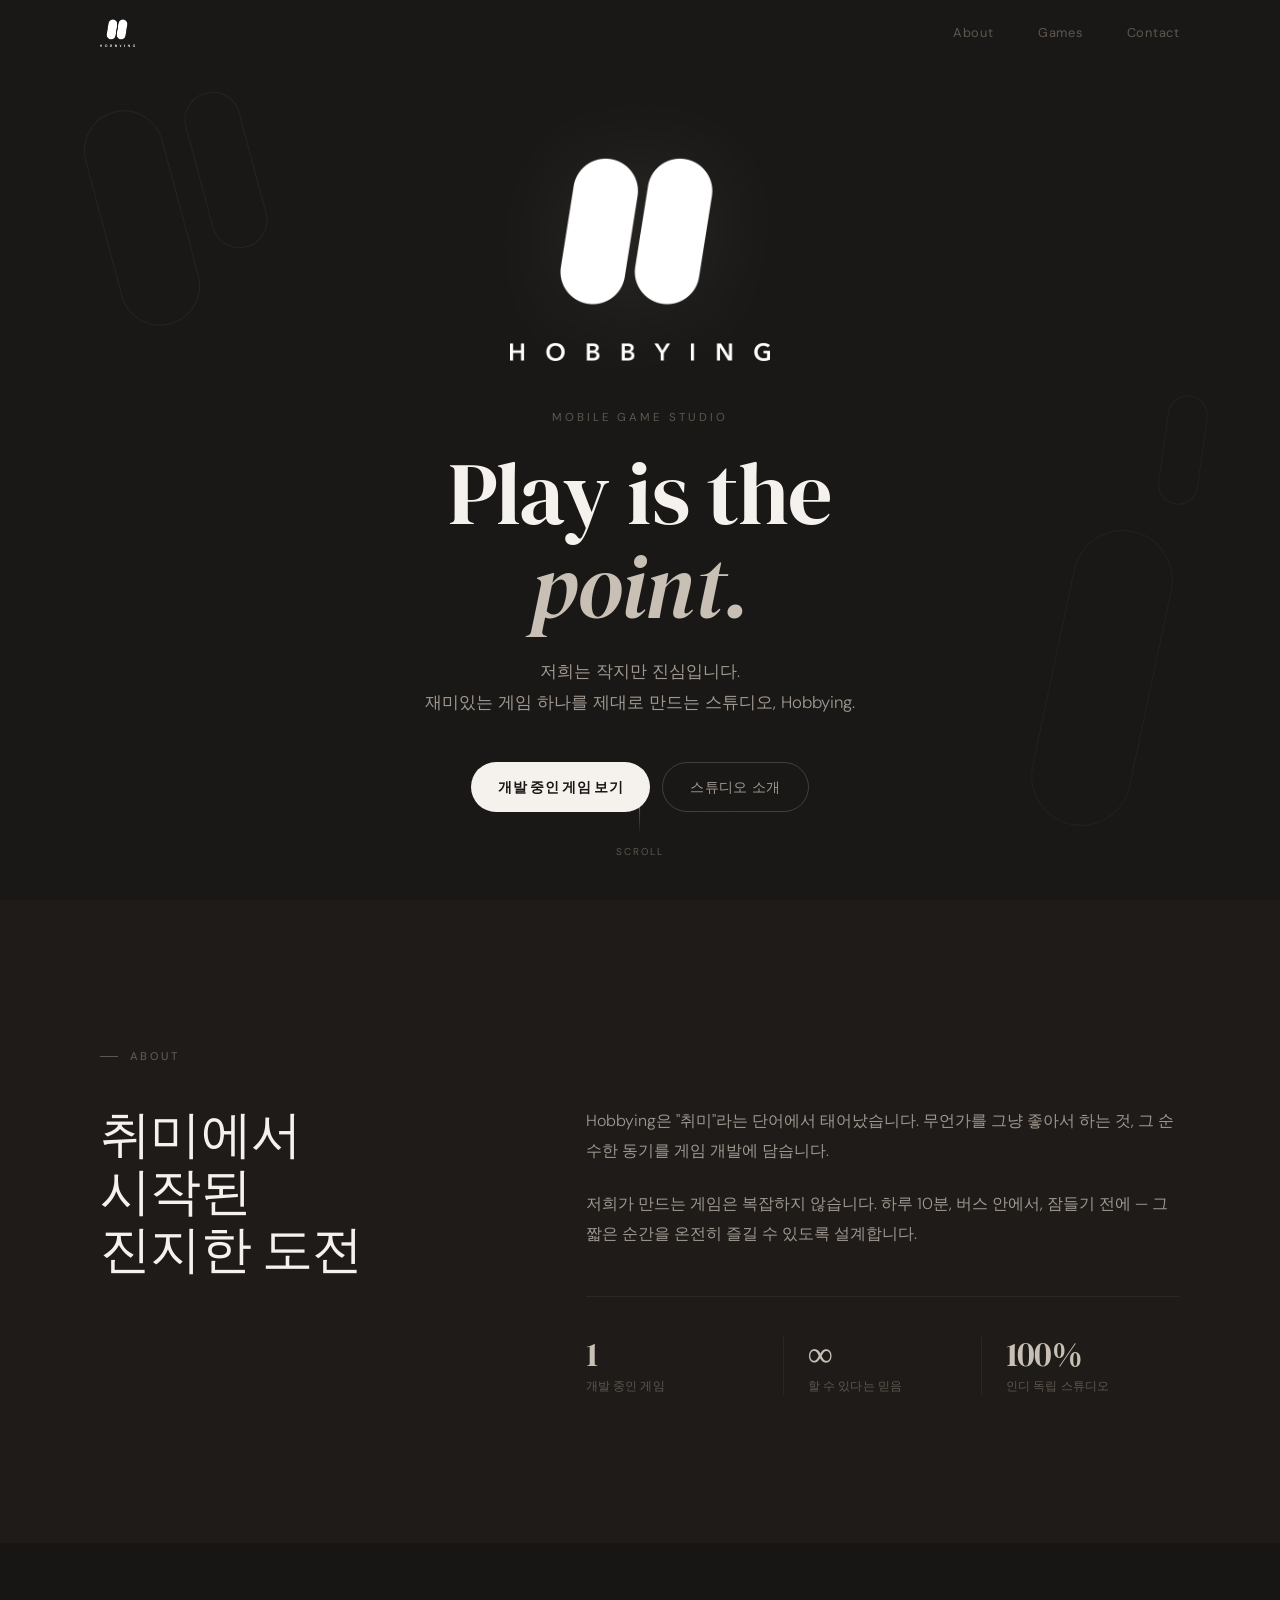
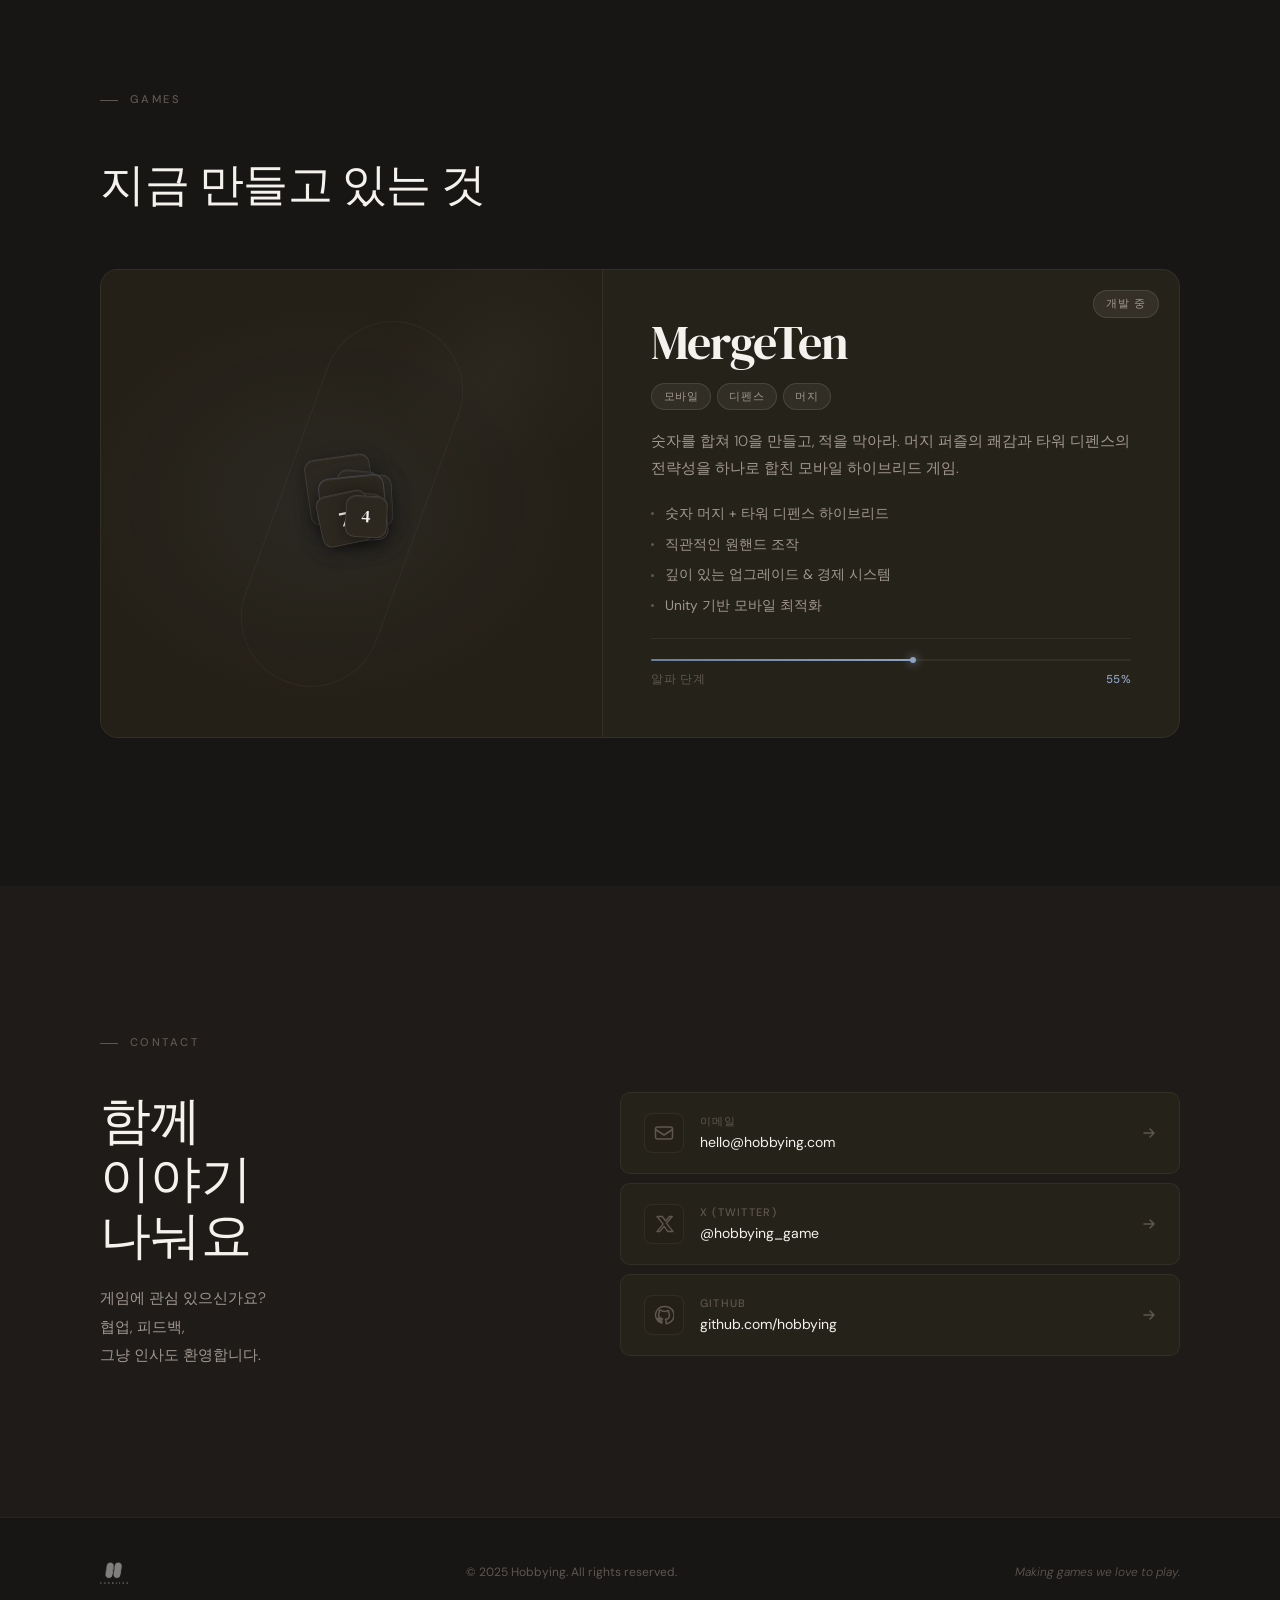
==== index.html @ eaf03a5a "Initial commit: Hobbying studio website Static site with hero, about, games (MergeTen), and contact " ====
<!DOCTYPE html>
<html lang="ko">
<head>
  <meta charset="UTF-8" />
  <meta name="viewport" content="width=device-width, initial-scale=1.0" />
  <title>Hobbying — Mobile Game Studio</title>
  <meta name="description" content="Hobbying은 모바일 게임을 개발하는 인디 게임 스튜디오입니다. 개발 중인 게임: MergeTen." />
  <link rel="preconnect" href="https://fonts.googleapis.com" />
  <link rel="preconnect" href="https://fonts.gstatic.com" crossorigin />
  <link href="https://fonts.googleapis.com/css2?family=DM+Serif+Display:ital@0;1&family=DM+Sans:ital,opsz,wght@0,9..40,300;0,9..40,400;0,9..40,500;0,9..40,600;1,9..40,300&display=swap" rel="stylesheet" />
  <link rel="stylesheet" href="styles.css" />
</head>
<body>

  <!-- ─── Navigation ─── -->
  <header class="nav" id="nav">
    <div class="nav__inner">
      <a href="#hero" class="nav__logo" aria-label="Hobbying 홈">
        <img src="Logo_White.png" alt="Hobbying" class="nav__logo-img" />
      </a>
      <nav class="nav__links" aria-label="주 메뉴">
        <a href="#about">About</a>
        <a href="#games">Games</a>
        <a href="#contact">Contact</a>
      </nav>
      <button class="nav__hamburger" aria-label="메뉴 열기" aria-expanded="false" id="hamburger">
        <span></span><span></span>
      </button>
    </div>
    <nav class="nav__mobile" id="mobileNav" aria-label="모바일 메뉴">
      <a href="#about">About</a>
      <a href="#games">Games</a>
      <a href="#contact">Contact</a>
    </nav>
  </header>

  <main>

    <!-- ─── Hero ─── -->
    <section class="hero" id="hero" aria-label="메인 배너">

      <!-- Pill geometry background motifs -->
      <div class="hero__bg" aria-hidden="true">
        <div class="pill pill--a"></div>
        <div class="pill pill--b"></div>
        <div class="pill pill--c"></div>
        <div class="pill pill--d"></div>
      </div>

      <!-- Subtle noise texture overlay -->
      <div class="hero__noise" aria-hidden="true"></div>

      <div class="hero__inner">
        <!-- Large logo as main visual -->
        <div class="hero__logo-wrap reveal-hero" aria-label="Hobbying">
          <img src="Logo_White.png" alt="Hobbying" class="hero__logo" />
        </div>

        <p class="hero__eyebrow reveal-hero">Mobile Game Studio</p>

        <h1 class="hero__title reveal-hero">
          Play is the<br />
          <em>point.</em>
        </h1>

        <p class="hero__desc reveal-hero">
          저희는 작지만 진심입니다.<br />
          재미있는 게임 하나를 제대로 만드는 스튜디오, Hobbying.
        </p>

        <div class="hero__cta reveal-hero">
          <a href="#games" class="btn btn--primary">개발 중인 게임 보기</a>
          <a href="#about" class="btn btn--ghost">스튜디오 소개</a>
        </div>
      </div>

      <div class="hero__scroll-hint" aria-hidden="true">
        <div class="hero__scroll-line"></div>
        <span>Scroll</span>
      </div>
    </section>

    <!-- ─── About ─── -->
    <section class="about section" id="about" aria-label="회사 소개">
      <div class="container">
        <div class="section-label reveal">About</div>
        <div class="about__layout">
          <div class="about__left">
            <h2 class="about__heading reveal">
              취미에서<br />시작된<br />진지한 도전
            </h2>
          </div>
          <div class="about__right">
            <p class="about__body reveal">
              Hobbying은 "취미"라는 단어에서 태어났습니다.
              무언가를 그냥 좋아서 하는 것, 그 순수한 동기를 게임 개발에 담습니다.
            </p>
            <p class="about__body reveal">
              저희가 만드는 게임은 복잡하지 않습니다.
              하루 10분, 버스 안에서, 잠들기 전에 — 그 짧은 순간을
              온전히 즐길 수 있도록 설계합니다.
            </p>
            <div class="about__stats reveal">
              <div class="stat">
                <span class="stat__num">1</span>
                <span class="stat__label">개발 중인 게임</span>
              </div>
              <div class="stat">
                <span class="stat__num">∞</span>
                <span class="stat__label">할 수 있다는 믿음</span>
              </div>
              <div class="stat">
                <span class="stat__num">100%</span>
                <span class="stat__label">인디 독립 스튜디오</span>
              </div>
            </div>
          </div>
        </div>
      </div>
    </section>

    <!-- ─── Games ─── -->
    <section class="games section" id="games" aria-label="개발 중인 게임">
      <div class="container">
        <div class="section-label reveal">Games</div>
        <h2 class="games__heading reveal">지금 만들고 있는 것</h2>

        <div class="game-card reveal" role="article" aria-label="MergeTen 게임 소개">
          <div class="game-card__badge">개발 중</div>
          <div class="game-card__inner">

            <!-- Art panel: MergeTen atmosphere, no logo needed -->
            <div class="game-card__art" aria-hidden="true">
              <div class="game-card__art-bg"></div>
              <!-- Number tiles floating — representing the game mechanics -->
              <div class="game-card__tiles">
                <div class="tile tile--lg" style="--tx:-18%;--ty:-22%;--tr:-8deg;--td:0s">9</div>
                <div class="tile tile--sm" style="--tx:12%;--ty:-30%;--tr:5deg;--td:0.15s">1</div>
                <div class="tile tile--md" style="--tx:28%;--ty:-5%;--tr:-3deg;--td:0.08s">8</div>
                <div class="tile tile--sm" style="--tx:-28%;--ty:10%;--tr:11deg;--td:0.22s">2</div>
                <div class="tile tile--lg tile--merge" style="--tx:2%;--ty:8%;--tr:-6deg;--td:0.05s">10</div>
                <div class="tile tile--sm" style="--tx:22%;--ty:22%;--tr:7deg;--td:0.18s">3</div>
                <div class="tile tile--md" style="--tx:-14%;--ty:28%;--tr:-12deg;--td:0.1s">7</div>
                <div class="tile tile--sm" style="--tx:34%;--ty:30%;--tr:3deg;--td:0.25s">4</div>
              </div>
              <!-- Soft pill accent in background -->
              <div class="game-card__art-pill"></div>
            </div>

            <div class="game-card__info">
              <div class="game-card__title-row">
                <h3 class="game-card__title">MergeTen</h3>
              </div>
              <p class="game-card__genre">
                <span class="tag">모바일</span>
                <span class="tag">디펜스</span>
                <span class="tag">머지</span>
              </p>
              <p class="game-card__desc">
                숫자를 합쳐 10을 만들고, 적을 막아라.
                머지 퍼즐의 쾌감과 타워 디펜스의 전략성을
                하나로 합친 모바일 하이브리드 게임.
              </p>
              <ul class="game-card__features">
                <li>
                  <span class="feature-dot" aria-hidden="true"></span>
                  숫자 머지 + 타워 디펜스 하이브리드
                </li>
                <li>
                  <span class="feature-dot" aria-hidden="true"></span>
                  직관적인 원핸드 조작
                </li>
                <li>
                  <span class="feature-dot" aria-hidden="true"></span>
                  깊이 있는 업그레이드 &amp; 경제 시스템
                </li>
                <li>
                  <span class="feature-dot" aria-hidden="true"></span>
                  Unity 기반 모바일 최적화
                </li>
              </ul>
              <div class="game-card__status">
                <div class="status-track">
                  <div class="status-bar">
                    <div class="status-bar__fill" style="--progress: 55%"></div>
                  </div>
                </div>
                <div class="status-meta">
                  <span class="status-bar__label">알파 단계</span>
                  <span class="status-pct">55%</span>
                </div>
              </div>
            </div>
          </div>
        </div>
      </div>
    </section>

    <!-- ─── Contact ─── -->
    <section class="contact section" id="contact" aria-label="연락처">
      <div class="container">
        <div class="section-label reveal">Contact</div>
        <div class="contact__layout">
          <div class="contact__left">
            <h2 class="contact__heading reveal">
              함께<br />이야기<br />나눠요
            </h2>
            <p class="contact__sub reveal">
              게임에 관심 있으신가요?<br />
              협업, 피드백,<br />그냥 인사도 환영합니다.
            </p>
          </div>
          <div class="contact__right">
            <div class="contact__links reveal">
              <a href="mailto:hello@hobbying.com" class="contact-link" aria-label="이메일로 연락하기">
                <div class="contact-link__icon" aria-hidden="true">
                  <svg width="20" height="20" viewBox="0 0 20 20" fill="none" stroke="currentColor" stroke-width="1.5" stroke-linecap="round" stroke-linejoin="round">
                    <rect x="1.5" y="4" width="17" height="12" rx="2"/>
                    <path d="M1.5 6.5l8.5 5.5 8.5-5.5"/>
                  </svg>
                </div>
                <div class="contact-link__body">
                  <span class="contact-link__label">이메일</span>
                  <span class="contact-link__value">hello@hobbying.com</span>
                </div>
                <div class="contact-link__arrow" aria-hidden="true">
                  <svg width="16" height="16" viewBox="0 0 16 16" fill="none" stroke="currentColor" stroke-width="1.5" stroke-linecap="round" stroke-linejoin="round">
                    <path d="M3 8h10M9 4l4 4-4 4"/>
                  </svg>
                </div>
              </a>

              <a href="https://twitter.com/hobbying_game" target="_blank" rel="noopener noreferrer" class="contact-link" aria-label="X (Twitter) 팔로우하기">
                <div class="contact-link__icon" aria-hidden="true">
                  <svg width="20" height="20" viewBox="0 0 20 20" fill="none">
                    <path d="M15.5 2.5h2.8L12.4 9.2 19 17.5h-5.2l-3.7-5.1-4.3 5.1H3l6.2-7.4L3 2.5h5.3l3.3 4.5 3.9-4.5z" stroke="currentColor" stroke-width="1.3" stroke-linecap="round" stroke-linejoin="round"/>
                  </svg>
                </div>
                <div class="contact-link__body">
                  <span class="contact-link__label">X (Twitter)</span>
                  <span class="contact-link__value">@hobbying_game</span>
                </div>
                <div class="contact-link__arrow" aria-hidden="true">
                  <svg width="16" height="16" viewBox="0 0 16 16" fill="none" stroke="currentColor" stroke-width="1.5" stroke-linecap="round" stroke-linejoin="round">
                    <path d="M3 8h10M9 4l4 4-4 4"/>
                  </svg>
                </div>
              </a>

              <a href="https://github.com/hobbying" target="_blank" rel="noopener noreferrer" class="contact-link" aria-label="GitHub 방문하기">
                <div class="contact-link__icon" aria-hidden="true">
                  <svg width="20" height="20" viewBox="0 0 20 20" fill="none" stroke="currentColor" stroke-width="1.5" stroke-linecap="round" stroke-linejoin="round">
                    <path d="M10 1.5a8.5 8.5 0 00-2.687 16.565c.425.078.58-.184.58-.409 0-.202-.007-.736-.011-1.444-2.363.513-2.862-1.14-2.862-1.14-.386-.981-.943-1.243-.943-1.243-.77-.527.059-.516.059-.516.853.06 1.302.876 1.302.876.758 1.298 1.99.923 2.474.706.077-.549.296-.923.539-1.135-1.887-.215-3.87-.944-3.87-4.199 0-.927.33-1.685.874-2.28-.088-.215-.378-1.079.083-2.248 0 0 .712-.228 2.33.869A8.1 8.1 0 0110 6.2c.718.003 1.44.097 2.115.286 1.617-1.097 2.327-.869 2.327-.869.462 1.17.171 2.033.084 2.248.545.595.872 1.353.872 2.28 0 3.263-1.985 3.981-3.878 4.191.305.263.577.78.577 1.573 0 1.135-.01 2.05-.01 2.33 0 .227.153.491.585.408A8.502 8.502 0 0010 1.5z"/>
                  </svg>
                </div>
                <div class="contact-link__body">
                  <span class="contact-link__label">GitHub</span>
                  <span class="contact-link__value">github.com/hobbying</span>
                </div>
                <div class="contact-link__arrow" aria-hidden="true">
                  <svg width="16" height="16" viewBox="0 0 16 16" fill="none" stroke="currentColor" stroke-width="1.5" stroke-linecap="round" stroke-linejoin="round">
                    <path d="M3 8h10M9 4l4 4-4 4"/>
                  </svg>
                </div>
              </a>
            </div>
          </div>
        </div>
      </div>
    </section>

  </main>

  <!-- ─── Footer ─── -->
  <footer class="footer" role="contentinfo">
    <div class="container">
      <div class="footer__inner">
        <div class="footer__brand">
          <img src="Logo_White.png" alt="Hobbying" class="footer__logo-img" />
        </div>
        <p class="footer__copy">&copy; 2025 Hobbying. All rights reserved.</p>
        <p class="footer__tagline">Making games we love to play.</p>
      </div>
    </div>
  </footer>

  <script src="script.js"></script>
</body>
</html>
---- styles.css ----
/* =====================================================
   Hobbying — Company Website Styles
   Aesthetic: Silent precision — warm charcoal, monochrome,
              pill geometry motif, editorial typography
   Fonts: DM Serif Display (headings), DM Sans (body)
   ===================================================== */

/* ─── Custom Properties ─── */
:root {
  /* Backgrounds — warm charcoal, not pure black */
  --bg:         #181614;
  --bg-2:       #1e1b18;
  --bg-3:       #242017;
  --surface:    #252219;
  --surface-2:  #2c2820;

  /* Borders */
  --border:     rgba(245,242,235,0.06);
  --border-2:   rgba(245,242,235,0.11);
  --border-3:   rgba(245,242,235,0.18);

  /* Text — warm off-white hierarchy */
  --text-1:     #f5f2ee;
  --text-2:     #a09890;
  --text-3:     #5e5750;

  /* Accent — restrained slate-blue, used sparingly */
  --accent:     #8ea3c3;
  --accent-dim: #6a7fa0;
  --accent-glow: rgba(142,163,195,0.12);
  --accent-glow-strong: rgba(142,163,195,0.22);

  /* Warm silver for stat numbers */
  --silver:     #c8c0b4;

  /* Fonts */
  --font-head:  'DM Serif Display', Georgia, serif;
  --font-body:  'DM Sans', system-ui, sans-serif;

  /* Geometry */
  --radius:     10px;
  --radius-lg:  18px;
  --radius-pill: 100px;

  /* Timing */
  --ease:       cubic-bezier(0.16, 1, 0.3, 1);
  --ease-out:   cubic-bezier(0.0, 0, 0.2, 1);
  --t:          0.28s;
  --t-slow:     0.55s;

  --nav-h:      66px;
}

/* ─── Reset ─── */
*, *::before, *::after { box-sizing: border-box; margin: 0; padding: 0; }
html { scroll-behavior: smooth; font-size: 16px; }
body {
  background: var(--bg);
  color: var(--text-1);
  font-family: var(--font-body);
  font-weight: 400;
  line-height: 1.6;
  overflow-x: hidden;
  -webkit-font-smoothing: antialiased;
  -moz-osx-font-smoothing: grayscale;
}
a { color: inherit; text-decoration: none; }
img, svg { display: block; max-width: 100%; }
button { cursor: pointer; border: none; background: none; font: inherit; }
ul { list-style: none; }

/* ─── Utility ─── */
.container {
  width: min(1080px, 100% - 3rem);
  margin-inline: auto;
}
.section { padding-block: clamp(88px, 13vw, 148px); }

.section-label {
  font-family: var(--font-body);
  font-size: 0.7rem;
  font-weight: 500;
  letter-spacing: 0.22em;
  text-transform: uppercase;
  color: var(--text-3);
  margin-bottom: 2.5rem;
  display: flex;
  align-items: center;
  gap: 0.75rem;
}
.section-label::before {
  content: '';
  display: block;
  width: 18px;
  height: 1px;
  background: var(--text-3);
  flex-shrink: 0;
}

/* ─── Reveal Animations ─── */
.reveal {
  opacity: 0;
  transform: translateY(22px);
  transition:
    opacity 0.7s var(--ease),
    transform 0.7s var(--ease);
}
.reveal.visible {
  opacity: 1;
  transform: translateY(0);
}
/* Stagger siblings */
.reveal:nth-child(2) { transition-delay: 0.06s; }
.reveal:nth-child(3) { transition-delay: 0.12s; }
.reveal:nth-child(4) { transition-delay: 0.18s; }
.reveal:nth-child(5) { transition-delay: 0.24s; }
.reveal:nth-child(6) { transition-delay: 0.30s; }

/* Hero reveals use a different class so stagger is independent */
.reveal-hero {
  opacity: 0;
  transform: translateY(18px);
  transition:
    opacity 0.9s var(--ease),
    transform 0.9s var(--ease);
}
.reveal-hero.visible {
  opacity: 1;
  transform: translateY(0);
}

/* ─── Buttons ─── */
.btn {
  display: inline-flex;
  align-items: center;
  gap: 0.5rem;
  padding: 0.8rem 1.7rem;
  border-radius: var(--radius-pill);
  font-family: var(--font-body);
  font-size: 0.875rem;
  font-weight: 500;
  letter-spacing: 0.025em;
  transition: all var(--t) var(--ease);
  white-space: nowrap;
}
.btn--primary {
  background: var(--text-1);
  color: var(--bg);
  font-weight: 600;
}
.btn--primary:hover {
  background: #fff;
  transform: translateY(-2px);
  box-shadow: 0 12px 32px rgba(0,0,0,0.45);
}
.btn--ghost {
  border: 1px solid var(--border-3);
  color: var(--text-2);
}
.btn--ghost:hover {
  border-color: rgba(245,242,235,0.3);
  color: var(--text-1);
  transform: translateY(-2px);
}

/* Tags */
.tag {
  display: inline-block;
  padding: 0.22rem 0.7rem;
  border-radius: var(--radius-pill);
  font-size: 0.69rem;
  font-weight: 500;
  letter-spacing: 0.08em;
  text-transform: uppercase;
  background: rgba(245,242,235,0.06);
  color: var(--text-2);
  border: 1px solid var(--border-2);
}

/* ─────────────────────────────
   NAVIGATION
───────────────────────────── */
.nav {
  position: fixed;
  top: 0; left: 0; right: 0;
  z-index: 100;
  transition: background var(--t) var(--ease), box-shadow var(--t) var(--ease);
}
.nav.scrolled {
  background: rgba(24,22,20,0.85);
  backdrop-filter: blur(18px) saturate(1.2);
  -webkit-backdrop-filter: blur(18px) saturate(1.2);
  box-shadow: 0 1px 0 var(--border);
}
.nav__inner {
  display: flex;
  align-items: center;
  justify-content: space-between;
  height: var(--nav-h);
  width: min(1080px, 100% - 3rem);
  margin-inline: auto;
}
.nav__logo {
  display: flex;
  align-items: center;
}
.nav__logo-img {
  height: 28px;
  width: auto;
  transition: opacity var(--t) var(--ease);
}
.nav__logo-img:hover { opacity: 0.75; }

.nav__links {
  display: flex;
  gap: 2.75rem;
}
.nav__links a {
  font-size: 0.8rem;
  font-weight: 400;
  letter-spacing: 0.06em;
  color: var(--text-3);
  transition: color var(--t) var(--ease);
  position: relative;
}
.nav__links a:hover,
.nav__links a.active { color: var(--text-1); }

/* Dot indicator for active */
.nav__links a.active::after {
  content: '';
  position: absolute;
  bottom: -6px; left: 50%;
  transform: translateX(-50%);
  width: 3px; height: 3px;
  border-radius: 50%;
  background: var(--text-1);
}

/* Hamburger — two lines, morphs to X */
.nav__hamburger {
  display: none;
  flex-direction: column;
  gap: 6px;
  padding: 6px;
}
.nav__hamburger span {
  display: block;
  width: 20px; height: 1px;
  background: var(--text-2);
  border-radius: 1px;
  transition: all var(--t) var(--ease);
  transform-origin: center;
}
.nav__hamburger[aria-expanded="true"] span:nth-child(1) {
  transform: translateY(3.5px) rotate(45deg);
}
.nav__hamburger[aria-expanded="true"] span:nth-child(2) {
  transform: translateY(-3.5px) rotate(-45deg);
}

.nav__mobile {
  display: none;
  flex-direction: column;
  background: rgba(24,22,20,0.97);
  backdrop-filter: blur(18px);
  max-height: 0;
  overflow: hidden;
  transition: max-height var(--t-slow) var(--ease), padding var(--t) var(--ease);
  border-top: 1px solid transparent;
}
.nav__mobile.open {
  max-height: 240px;
  padding-block: 0.75rem 1.5rem;
  border-color: var(--border);
}
.nav__mobile a {
  display: block;
  padding: 0.8rem 1.5rem;
  font-size: 0.9rem;
  font-weight: 400;
  letter-spacing: 0.04em;
  color: var(--text-3);
  transition: color var(--t) var(--ease);
}
.nav__mobile a:hover { color: var(--text-1); }

/* ─────────────────────────────
   HERO
───────────────────────────── */
.hero {
  position: relative;
  min-height: 100svh;
  display: flex;
  flex-direction: column;
  align-items: center;
  justify-content: center;
  overflow: hidden;
  padding-top: var(--nav-h);
}

/* Pill geometry background */
.hero__bg {
  position: absolute;
  inset: 0;
  pointer-events: none;
}

/* Each pill: large elongated rounded rectangle */
.pill {
  position: absolute;
  border-radius: var(--radius-pill);
  background: transparent;
  border: 1px solid var(--border);
}

/* The logo's two pill shapes inspire these — vertically oriented pairs */
.pill--a {
  width: 80px;
  height: 220px;
  top: 12%;
  left: 8%;
  transform: rotate(-15deg);
  animation: pillFloat 14s ease-in-out infinite;
  border-color: rgba(245,242,235,0.05);
}
.pill--b {
  width: 56px;
  height: 160px;
  top: 10%;
  left: calc(8% + 96px);
  transform: rotate(-15deg);
  animation: pillFloat 14s ease-in-out infinite;
  animation-delay: -0.5s; /* offset to mimic logo's two-pill gap */
  border-color: rgba(245,242,235,0.05);
}
.pill--c {
  width: 100px;
  height: 300px;
  bottom: 8%;
  right: 10%;
  transform: rotate(12deg);
  animation: pillFloat 18s ease-in-out infinite reverse;
  animation-delay: -6s;
  border-color: rgba(245,242,235,0.04);
}
.pill--d {
  width: 40px;
  height: 110px;
  top: 50%;
  right: 6%;
  transform: translateY(-50%) rotate(8deg);
  animation: pillFloat 11s ease-in-out infinite;
  animation-delay: -3s;
  border-color: rgba(245,242,235,0.04);
}

@keyframes pillFloat {
  0%, 100% { transform: rotate(var(--rot, -15deg)) translateY(0px); }
  50%       { transform: rotate(var(--rot, -15deg)) translateY(-14px); }
}

/* Override transforms with custom props per pill */
.pill--a { --rot: -15deg; }
.pill--b { --rot: -15deg; }
.pill--c { --rot:  12deg; }
.pill--d { --rot:   8deg; }

/* Very subtle noise texture overlay */
.hero__noise {
  position: absolute;
  inset: 0;
  pointer-events: none;
  background-image: url("data:image/svg+xml,%3Csvg viewBox='0 0 200 200' xmlns='http://www.w3.org/2000/svg'%3E%3Cfilter id='n'%3E%3CfeTurbulence type='fractalNoise' baseFrequency='0.9' numOctaves='4' stitchTiles='stitch'/%3E%3C/filter%3E%3Crect width='100%25' height='100%25' filter='url(%23n)' opacity='0.04'/%3E%3C/svg%3E");
  background-repeat: repeat;
  background-size: 180px 180px;
  opacity: 0.5;
}

.hero__inner {
  position: relative;
  z-index: 1;
  text-align: center;
  padding-inline: 1.5rem;
  max-width: 680px;
}

/* Main logo — large hero visual */
.hero__logo-wrap {
  margin-bottom: 3rem;
}
.hero__logo {
  width: clamp(160px, 28vw, 260px);
  height: auto;
  margin-inline: auto;
  /* Very subtle glow that traces the white logo */
  filter: drop-shadow(0 0 48px rgba(245,242,235,0.08));
}

.hero__eyebrow {
  font-size: 0.72rem;
  font-weight: 400;
  letter-spacing: 0.26em;
  text-transform: uppercase;
  color: var(--text-3);
  margin-bottom: 1.25rem;
}

.hero__title {
  font-family: var(--font-head);
  font-size: clamp(3rem, 8vw, 5.5rem);
  font-weight: 400; /* DM Serif Display is already heavy at 400 */
  line-height: 1.05;
  letter-spacing: -0.01em;
  color: var(--text-1);
  margin-bottom: 1.5rem;
}
/* Italic em for "point." — DM Serif Display's italic is exquisite */
.hero__title em {
  font-style: italic;
  color: var(--silver);
}

.hero__desc {
  font-size: clamp(0.9rem, 2vw, 1.05rem);
  color: var(--text-2);
  line-height: 1.85;
  margin-bottom: 2.75rem;
  font-weight: 300;
}

.hero__cta {
  display: flex;
  gap: 0.75rem;
  justify-content: center;
  flex-wrap: wrap;
}

/* Scroll hint — bottom center */
.hero__scroll-hint {
  position: absolute;
  bottom: 2.5rem;
  left: 50%;
  transform: translateX(-50%);
  display: flex;
  flex-direction: column;
  align-items: center;
  gap: 0.6rem;
  animation: hintFadeIn 1s 1.6s both;
}
.hero__scroll-line {
  width: 1px;
  height: 44px;
  background: linear-gradient(to bottom, transparent, var(--text-3) 40%, transparent);
  animation: scrollPulse 2.2s ease-in-out infinite;
}
.hero__scroll-hint span {
  font-size: 0.62rem;
  letter-spacing: 0.2em;
  text-transform: uppercase;
  color: var(--text-3);
}

@keyframes hintFadeIn {
  from { opacity: 0; transform: translateX(-50%) translateY(10px); }
  to   { opacity: 1; transform: translateX(-50%) translateY(0); }
}
@keyframes scrollPulse {
  0%, 100% { opacity: 0.3; transform: scaleY(1); }
  50%       { opacity: 0.8; transform: scaleY(1.1); }
}

/* ─────────────────────────────
   ABOUT
───────────────────────────── */
.about { background: var(--bg-2); }
.about__layout {
  display: grid;
  grid-template-columns: 1fr 1.5fr;
  gap: clamp(2.5rem, 7vw, 6rem);
  align-items: start;
}
.about__heading {
  font-family: var(--font-head);
  font-size: clamp(2.2rem, 4.5vw, 3.2rem);
  font-weight: 400;
  line-height: 1.12;
  letter-spacing: -0.01em;
  color: var(--text-1);
  position: sticky;
  top: calc(var(--nav-h) + 2.5rem);
}
.about__body {
  font-size: 1rem;
  font-weight: 300;
  color: var(--text-2);
  line-height: 1.85;
  margin-bottom: 1.5rem;
}
.about__stats {
  display: grid;
  grid-template-columns: repeat(3, 1fr);
  gap: 0;
  margin-top: 3rem;
  padding-top: 2.5rem;
  border-top: 1px solid var(--border);
}
.stat {
  display: flex;
  flex-direction: column;
  gap: 0.3rem;
  padding-right: 1.5rem;
  border-right: 1px solid var(--border);
}
.stat:last-child {
  border-right: none;
  padding-right: 0;
  padding-left: 1.5rem;
}
.stat:nth-child(2) {
  padding-inline: 1.5rem;
}
.stat__num {
  font-family: var(--font-head);
  font-size: 2.2rem;
  font-weight: 400;
  color: var(--silver);
  letter-spacing: -0.02em;
  line-height: 1;
}
.stat__label {
  font-size: 0.75rem;
  font-weight: 400;
  color: var(--text-3);
  line-height: 1.5;
  letter-spacing: 0.01em;
}

/* ─────────────────────────────
   GAMES
───────────────────────────── */
.games { background: var(--bg); }
.games__heading {
  font-family: var(--font-head);
  font-size: clamp(2rem, 4vw, 2.8rem);
  font-weight: 400;
  letter-spacing: -0.01em;
  color: var(--text-1);
  margin-bottom: 3rem;
}

/* ── Game Card ── */
.game-card {
  position: relative;
  background: var(--surface);
  border: 1px solid var(--border);
  border-radius: var(--radius-lg);
  overflow: hidden;
  transition: border-color var(--t) var(--ease), box-shadow var(--t) var(--ease);
}
.game-card:hover {
  border-color: var(--border-3);
  box-shadow: 0 32px 80px rgba(0,0,0,0.5), 0 0 0 1px rgba(245,242,235,0.04);
}

.game-card__badge {
  position: absolute;
  top: 1.25rem; right: 1.25rem;
  z-index: 3;
  padding: 0.28rem 0.75rem;
  border-radius: var(--radius-pill);
  background: rgba(245,242,235,0.07);
  border: 1px solid var(--border-2);
  color: var(--text-2);
  font-size: 0.68rem;
  font-weight: 500;
  letter-spacing: 0.1em;
  text-transform: uppercase;
}

.game-card__inner {
  display: grid;
  grid-template-columns: 1fr 1.15fr;
}

/* ── Art Panel ── */
.game-card__art {
  position: relative;
  min-height: 400px;
  background: var(--bg-3);
  overflow: hidden;
  display: flex;
  align-items: center;
  justify-content: center;
}

.game-card__art-bg {
  position: absolute;
  inset: 0;
  /* Deep radial — evokes a game field */
  background:
    radial-gradient(ellipse 70% 60% at 45% 50%, rgba(142,163,195,0.07) 0%, transparent 70%),
    radial-gradient(ellipse 40% 40% at 80% 20%, rgba(245,242,235,0.03) 0%, transparent 60%);
}

/* Background pill accent inside card art */
.game-card__art-pill {
  position: absolute;
  width: 140px;
  height: 380px;
  border-radius: var(--radius-pill);
  border: 1px solid rgba(245,242,235,0.04);
  top: 50%;
  left: 50%;
  transform: translate(-50%, -50%) rotate(20deg);
  pointer-events: none;
}

/* Number tiles grid — represents game mechanics */
.game-card__tiles {
  position: relative;
  z-index: 2;
  width: 100%;
  height: 100%;
  display: flex;
  align-items: center;
  justify-content: center;
}

.tile {
  position: absolute;
  display: flex;
  align-items: center;
  justify-content: center;
  border-radius: 10px;
  font-family: var(--font-head);
  font-weight: 400;
  color: var(--text-1);
  background: var(--surface-2);
  border: 1px solid var(--border-2);
  transform: translate(var(--tx), var(--ty)) rotate(var(--tr));
  animation: tileDrift 6s ease-in-out infinite;
  animation-delay: calc(var(--td) * -1);
  user-select: none;
  /* Subtle inner shadow for depth */
  box-shadow: inset 0 1px 0 rgba(255,255,255,0.05), 0 4px 16px rgba(0,0,0,0.35);
}
.tile--sm {
  width: 42px; height: 42px;
  font-size: 1.1rem;
}
.tile--md {
  width: 52px; height: 52px;
  font-size: 1.35rem;
}
.tile--lg {
  width: 66px; height: 66px;
  font-size: 1.7rem;
}
/* The "10" tile — highlighted as the goal */
.tile--merge {
  background: var(--surface-2);
  border-color: rgba(142,163,195,0.25);
  color: var(--accent);
  box-shadow:
    inset 0 1px 0 rgba(255,255,255,0.06),
    0 0 30px var(--accent-glow),
    0 4px 20px rgba(0,0,0,0.4);
}

@keyframes tileDrift {
  0%, 100% { transform: translate(var(--tx), var(--ty)) rotate(var(--tr)) translateY(0px); }
  50%       { transform: translate(var(--tx), var(--ty)) rotate(var(--tr)) translateY(-8px); }
}

/* ── Info Panel ── */
.game-card__info {
  padding: clamp(2rem, 4.5vw, 3rem);
  display: flex;
  flex-direction: column;
  gap: 1.1rem;
  justify-content: center;
  border-left: 1px solid var(--border);
}

.game-card__title-row {
  display: flex;
  align-items: baseline;
  gap: 1rem;
}
.game-card__title {
  font-family: var(--font-head);
  font-size: clamp(2.2rem, 4vw, 3rem);
  font-weight: 400;
  letter-spacing: -0.02em;
  color: var(--text-1);
  line-height: 1;
}

.game-card__genre {
  display: flex;
  gap: 0.35rem;
  flex-wrap: wrap;
}

.game-card__desc {
  font-size: 0.93rem;
  font-weight: 300;
  color: var(--text-2);
  line-height: 1.8;
}

.game-card__features {
  display: flex;
  flex-direction: column;
  gap: 0.55rem;
  padding-top: 0.25rem;
}
.game-card__features li {
  display: flex;
  align-items: center;
  gap: 0.65rem;
  font-size: 0.855rem;
  font-weight: 400;
  color: var(--text-2);
}
.feature-dot {
  width: 3px;
  height: 3px;
  border-radius: 50%;
  background: var(--text-3);
  flex-shrink: 0;
}

/* Status Bar */
.game-card__status {
  margin-top: 0.25rem;
  padding-top: 1.25rem;
  border-top: 1px solid var(--border);
}
.status-track { margin-bottom: 0.6rem; }
.status-bar {
  height: 2px;
  background: var(--border);
  border-radius: var(--radius-pill);
  overflow: visible;
  position: relative;
}
.status-bar__fill {
  height: 100%;
  width: 0;  /* animated by JS */
  background: linear-gradient(90deg, var(--accent-dim), var(--accent));
  border-radius: var(--radius-pill);
  position: relative;
  transition: width 1.4s var(--ease);
}
/* Glowing tip */
.status-bar__fill::after {
  content: '';
  position: absolute;
  right: -1px; top: 50%;
  transform: translateY(-50%);
  width: 6px; height: 6px;
  border-radius: 50%;
  background: var(--accent);
  box-shadow: 0 0 10px var(--accent);
}
.status-meta {
  display: flex;
  align-items: center;
  justify-content: space-between;
}
.status-bar__label {
  font-size: 0.72rem;
  font-weight: 400;
  color: var(--text-3);
  letter-spacing: 0.06em;
}
.status-pct {
  font-size: 0.72rem;
  font-weight: 500;
  color: var(--accent);
  letter-spacing: 0.04em;
}

/* ─────────────────────────────
   CONTACT
───────────────────────────── */
.contact { background: var(--bg-2); }
.contact__layout {
  display: grid;
  grid-template-columns: 1fr 1.3fr;
  gap: clamp(2.5rem, 7vw, 6rem);
  align-items: start;
}
.contact__heading {
  font-family: var(--font-head);
  font-size: clamp(2.2rem, 4.5vw, 3.2rem);
  font-weight: 400;
  letter-spacing: -0.01em;
  color: var(--text-1);
  line-height: 1.12;
  margin-bottom: 1.25rem;
  position: sticky;
  top: calc(var(--nav-h) + 2.5rem);
}
.contact__sub {
  font-size: 0.95rem;
  font-weight: 300;
  color: var(--text-2);
  line-height: 1.85;
  position: sticky;
  top: calc(var(--nav-h) + 12rem);
}
.contact__links {
  display: flex;
  flex-direction: column;
  gap: 0.6rem;
}

.contact-link {
  display: flex;
  align-items: center;
  gap: 1rem;
  padding: 1.2rem 1.4rem;
  background: var(--surface);
  border: 1px solid var(--border);
  border-radius: var(--radius);
  transition: all var(--t) var(--ease);
}
.contact-link:hover {
  background: var(--surface-2);
  border-color: var(--border-3);
  transform: translateX(5px);
}
.contact-link:hover .contact-link__arrow {
  transform: translateX(3px);
  color: var(--text-1);
}
.contact-link__icon {
  width: 40px; height: 40px;
  border-radius: 8px;
  background: var(--bg-3);
  border: 1px solid var(--border);
  display: flex;
  align-items: center;
  justify-content: center;
  color: var(--text-3);
  flex-shrink: 0;
  transition: color var(--t) var(--ease), border-color var(--t) var(--ease);
}
.contact-link:hover .contact-link__icon {
  color: var(--text-2);
  border-color: var(--border-2);
}
.contact-link__body {
  flex: 1;
  display: flex;
  flex-direction: column;
  gap: 0.08rem;
}
.contact-link__label {
  font-size: 0.68rem;
  font-weight: 500;
  letter-spacing: 0.12em;
  text-transform: uppercase;
  color: var(--text-3);
}
.contact-link__value {
  font-size: 0.875rem;
  font-weight: 400;
  color: var(--text-1);
}
.contact-link__arrow {
  color: var(--text-3);
  transition: all var(--t) var(--ease);
  flex-shrink: 0;
}

/* ─────────────────────────────
   FOOTER
───────────────────────────── */
.footer {
  padding-block: 2.75rem;
  border-top: 1px solid var(--border);
  background: var(--bg);
}
.footer__inner {
  display: flex;
  align-items: center;
  justify-content: space-between;
  gap: 1rem;
  flex-wrap: wrap;
}
.footer__brand { display: flex; align-items: center; }
.footer__logo-img {
  height: 22px;
  width: auto;
  opacity: 0.45;
  transition: opacity var(--t) var(--ease);
}
.footer__logo-img:hover { opacity: 0.8; }
.footer__copy {
  font-size: 0.75rem;
  color: var(--text-3);
  font-weight: 400;
}
.footer__tagline {
  font-size: 0.75rem;
  color: var(--text-3);
  font-weight: 300;
  font-style: italic;
}

/* ─────────────────────────────
   RESPONSIVE
───────────────────────────── */
@media (max-width: 768px) {
  .nav__links { display: none; }
  .nav__hamburger { display: flex; }
  .nav__mobile { display: flex; }

  /* Hero pills: hide the right side ones on mobile */
  .pill--c, .pill--d { display: none; }
  .pill--a, .pill--b { opacity: 0.5; }

  .about__layout { grid-template-columns: 1fr; }
  .about__heading {
    position: static;
    font-size: clamp(2rem, 7vw, 2.8rem);
  }

  .game-card__inner { grid-template-columns: 1fr; }
  .game-card__art { min-height: 260px; }
  .game-card__info { border-left: none; border-top: 1px solid var(--border); }

  .contact__layout { grid-template-columns: 1fr; }
  .contact__heading { position: static; }
  .contact__sub { position: static; }

  .about__stats { grid-template-columns: repeat(3, 1fr); }

  .footer__inner {
    flex-direction: column;
    align-items: flex-start;
    gap: 0.5rem;
  }
}

@media (max-width: 520px) {
  .hero__cta { flex-direction: column; align-items: center; }
  .about__stats { grid-template-columns: repeat(3, 1fr); }
  .stat { padding-right: 0.75rem; }
  .stat:last-child { padding-left: 0.75rem; }
  .stat:nth-child(2) { padding-inline: 0.75rem; }
}

@media (max-width: 400px) {
  .about__stats { grid-template-columns: 1fr; gap: 1.5rem; }
  .stat { border-right: none; padding: 0; }
  .stat:last-child { padding: 0; }
  .stat:nth-child(2) { padding: 0; }
}

/* ─── Focus visible ─── */
:focus-visible {
  outline: 1.5px solid rgba(245,242,235,0.4);
  outline-offset: 4px;
  border-radius: 4px;
}

/* ─── Scrollbar ─── */
::-webkit-scrollbar { width: 5px; }
::-webkit-scrollbar-track { background: var(--bg); }
::-webkit-scrollbar-thumb { background: var(--surface-2); border-radius: 100px; }
::-webkit-scrollbar-thumb:hover { background: var(--border-2); }

/* ─── Selection ─── */
::selection {
  background: rgba(142,163,195,0.2);
  color: var(--text-1);
}
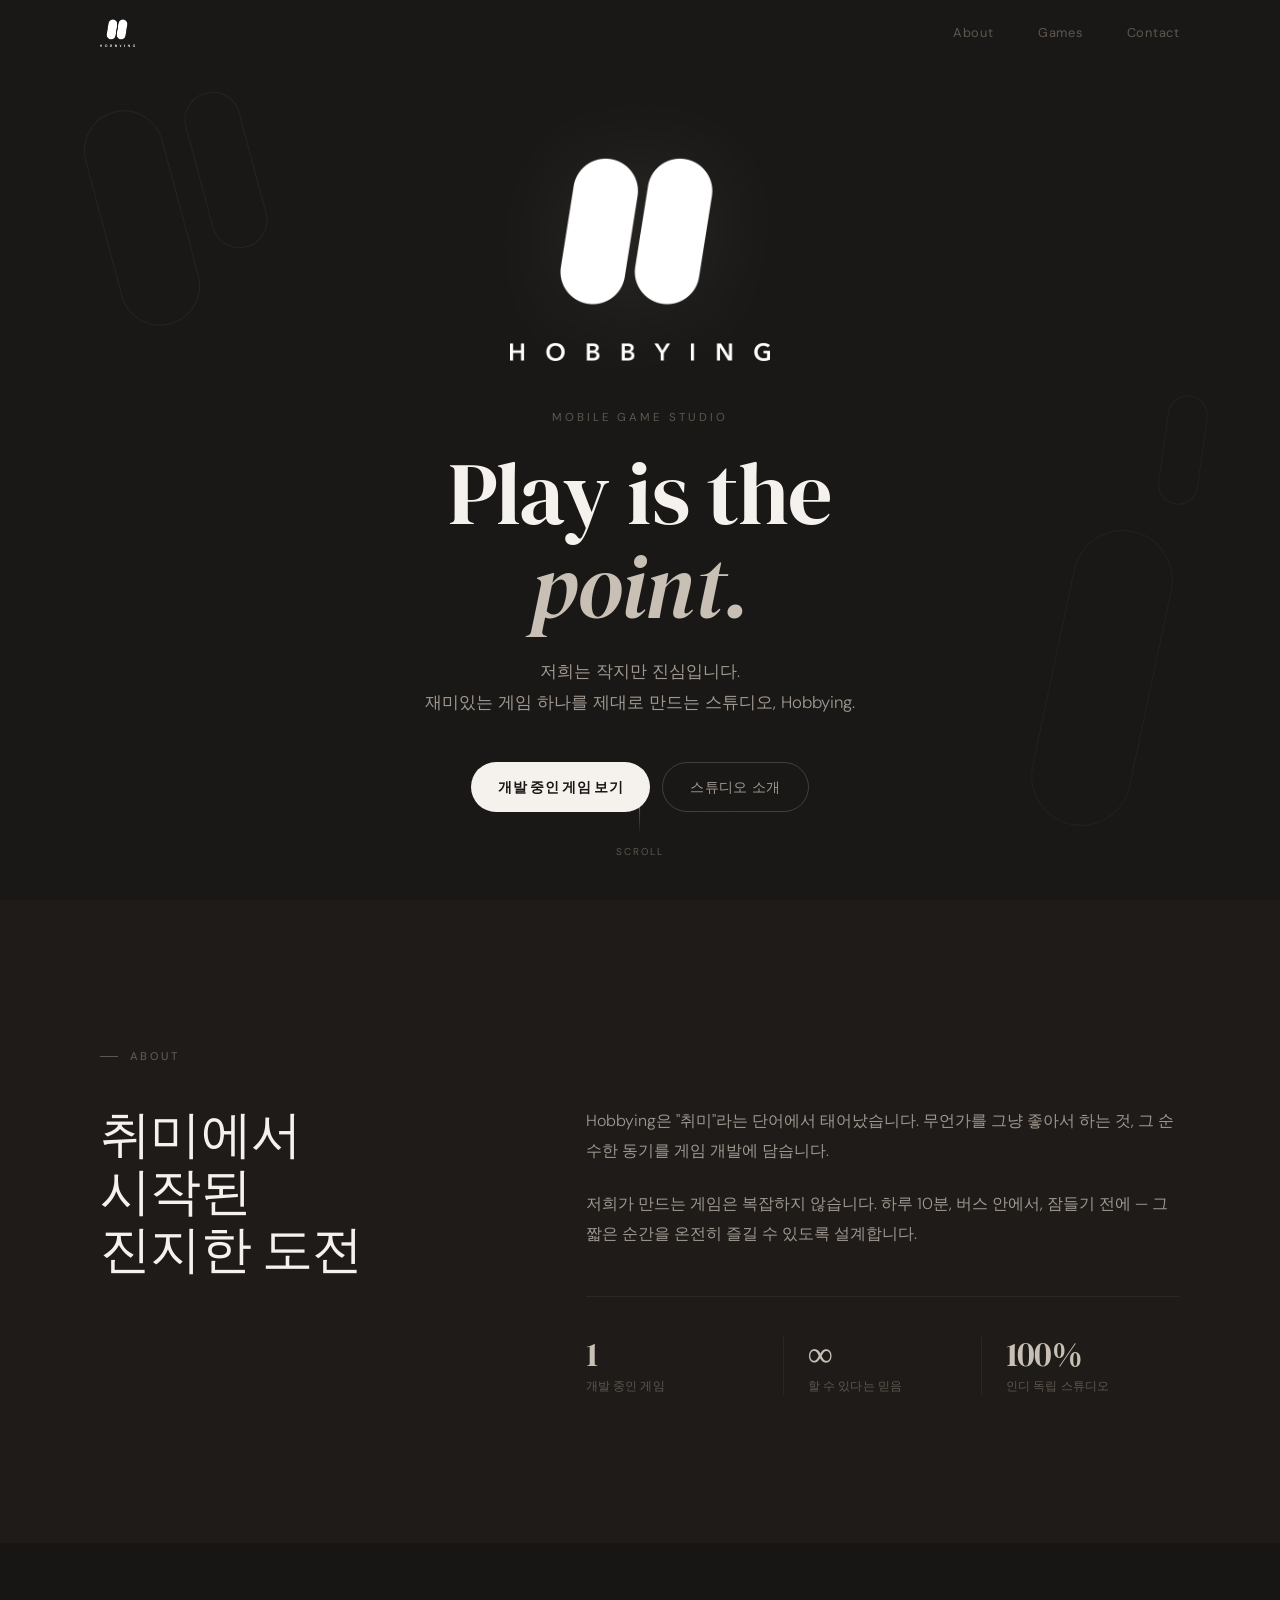
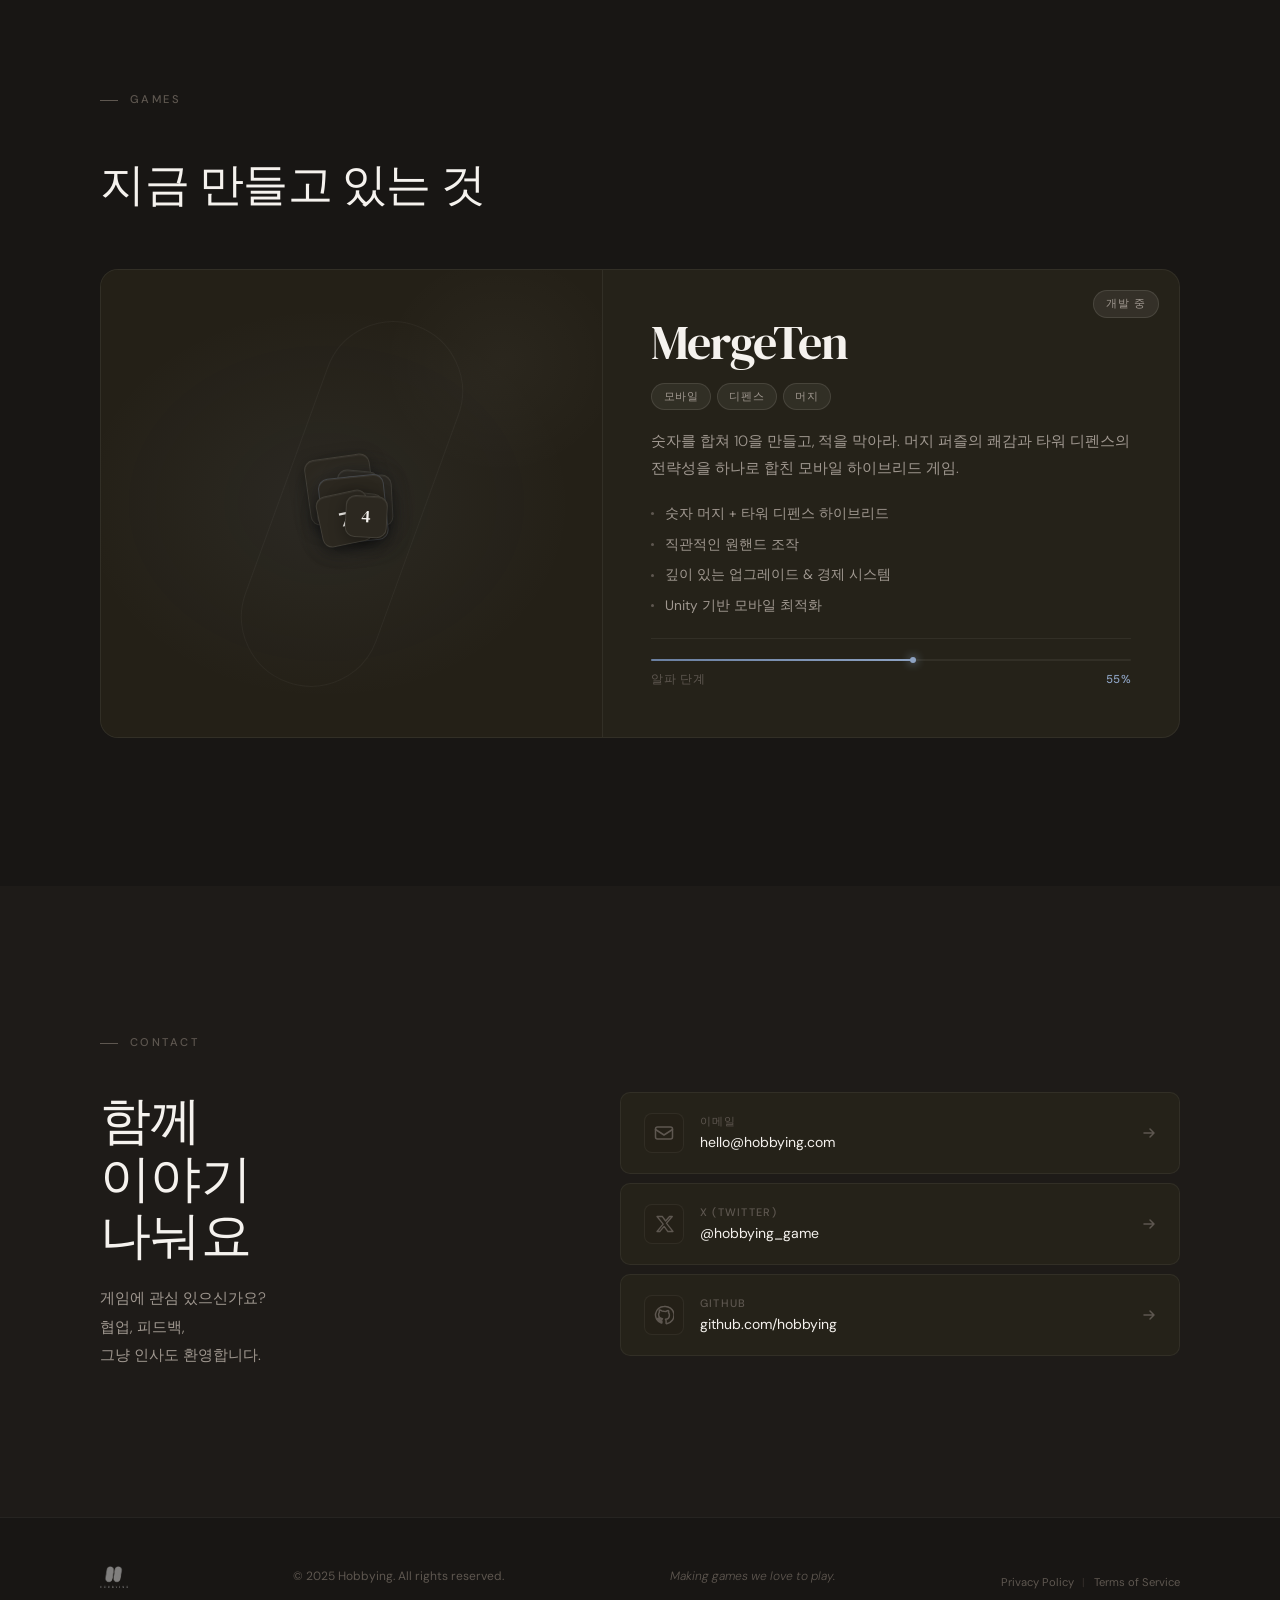
==== commit 93657b96: "Add Privacy Policy and Terms of Service pages with footer links Co-Authored-By: Claude Opus 4.6 <nor" ====
--- a/index.html
+++ b/index.html
@@ -280,6 +280,11 @@
         </div>
         <p class="footer__copy">&copy; 2025 Hobbying. All rights reserved.</p>
         <p class="footer__tagline">Making games we love to play.</p>
+        <p class="footer__legal">
+          <a href="privacy-policy.html">Privacy Policy</a>
+          <span style="margin:0 .5em;opacity:.4;">|</span>
+          <a href="terms-of-service.html">Terms of Service</a>
+        </p>
       </div>
     </div>
   </footer>
--- a/styles.css
+++ b/styles.css
@@ -911,6 +911,19 @@
   font-weight: 300;
   font-style: italic;
 }
+.footer__legal {
+  margin-top: 0.75rem;
+  font-size: 0.7rem;
+  color: var(--text-3);
+}
+.footer__legal a {
+  color: var(--text-3);
+  text-decoration: none;
+  transition: color 0.2s;
+}
+.footer__legal a:hover {
+  color: var(--text-1);
+}
 
 /* ─────────────────────────────
    RESPONSIVE
